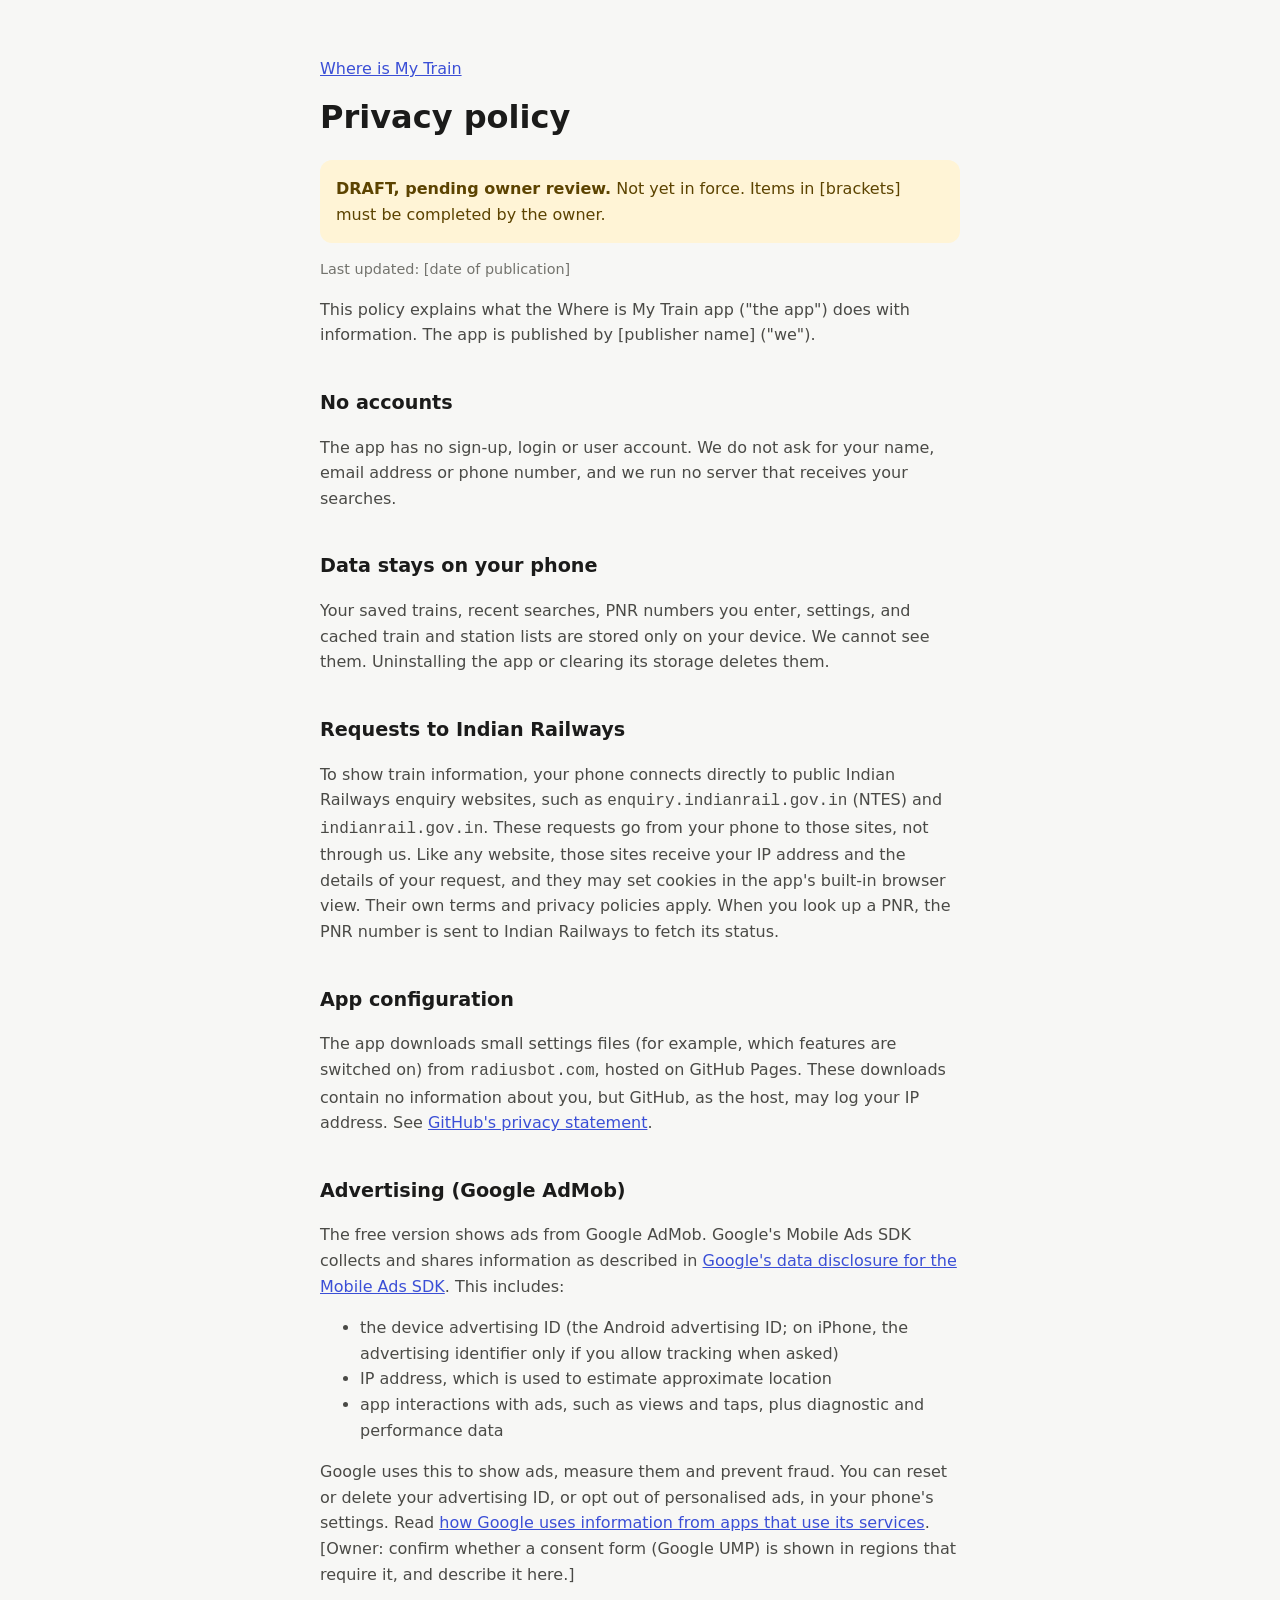
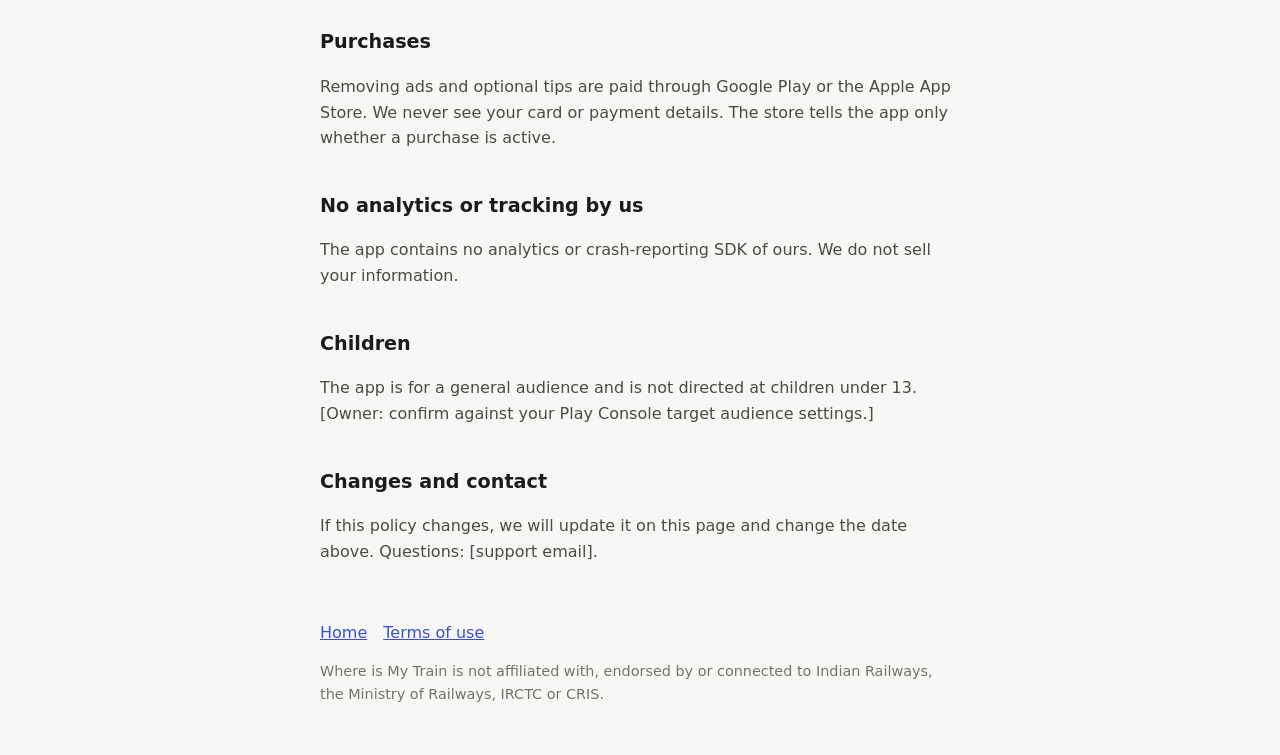
==== site/privacy.html @ 9ef10038 "Static site: config, parser config, privacy and terms drafts; site validator and Pages deploy No rai" ====
<!doctype html>
<html lang="en">
<head>
<meta charset="utf-8">
<meta name="viewport" content="width=device-width, initial-scale=1">
<meta name="robots" content="noindex">
<title>Privacy Policy</title>
<link rel="stylesheet" href="style.css">
</head>
<body>
<header>
  <p><a href="index.html">Where is My Train</a></p>
  <h1>Privacy policy</h1>
  <div class="draft"><strong>DRAFT, pending owner review.</strong> <span>Not yet in force. Items in [brackets] must be completed by the owner.</span></div>
  <p class="muted">Last updated: [date of publication]</p>
</header>
<main>
  <p>This policy explains what the Where is My Train app ("the app") does with information. The app is published by [publisher name] ("we").</p>

  <h2>No accounts</h2>
  <p>The app has no sign-up, login or user account. We do not ask for your name, email address or phone number, and we run no server that receives your searches.</p>

  <h2>Data stays on your phone</h2>
  <p>Your saved trains, recent searches, PNR numbers you enter, settings, and cached train and station lists are stored only on your device. We cannot see them. Uninstalling the app or clearing its storage deletes them.</p>

  <h2>Requests to Indian Railways</h2>
  <p>To show train information, your phone connects directly to public Indian Railways enquiry websites, such as <code>enquiry.indianrail.gov.in</code> (NTES) and <code>indianrail.gov.in</code>. These requests go from your phone to those sites, not through us. Like any website, those sites receive your IP address and the details of your request, and they may set cookies in the app's built-in browser view. Their own terms and privacy policies apply. When you look up a PNR, the PNR number is sent to Indian Railways to fetch its status.</p>

  <h2>App configuration</h2>
  <p>The app downloads small settings files (for example, which features are switched on) from <code>radiusbot.com</code>, hosted on GitHub Pages. These downloads contain no information about you, but GitHub, as the host, may log your IP address. See <a href="https://docs.github.com/en/site-policy/privacy-policies/github-general-privacy-statement">GitHub's privacy statement</a>.</p>

  <h2>Advertising (Google AdMob)</h2>
  <p>The free version shows ads from Google AdMob. Google's Mobile Ads SDK collects and shares information as described in <a href="https://developers.google.com/admob/android/privacy/play-data-disclosure">Google's data disclosure for the Mobile Ads SDK</a>. This includes:</p>
  <ul>
    <li>the device advertising ID (the Android advertising ID; on iPhone, the advertising identifier only if you allow tracking when asked)</li>
    <li>IP address, which is used to estimate approximate location</li>
    <li>app interactions with ads, such as views and taps, plus diagnostic and performance data</li>
  </ul>
  <p>Google uses this to show ads, measure them and prevent fraud. You can reset or delete your advertising ID, or opt out of personalised ads, in your phone's settings. Read <a href="https://policies.google.com/technologies/partner-sites">how Google uses information from apps that use its services</a>. [Owner: confirm whether a consent form (Google UMP) is shown in regions that require it, and describe it here.]</p>

  <h2>Purchases</h2>
  <p>Removing ads and optional tips are paid through Google Play or the Apple App Store. We never see your card or payment details. The store tells the app only whether a purchase is active.</p>

  <h2>No analytics or tracking by us</h2>
  <p>The app contains no analytics or crash-reporting SDK of ours. We do not sell your information.</p>

  <h2>Children</h2>
  <p>The app is for a general audience and is not directed at children under 13. [Owner: confirm against your Play Console target audience settings.]</p>

  <h2>Changes and contact</h2>
  <p>If this policy changes, we will update it on this page and change the date above. Questions: [support email].</p>
</main>
<footer>
  <nav><a href="index.html">Home</a><a href="terms.html">Terms of use</a></nav>
  <p class="muted">Where is My Train is not affiliated with, endorsed by or connected to Indian Railways, the Ministry of Railways, IRCTC or CRIS.</p>
</footer>
</body>
</html>
---- site/style.css ----
:root {
  --bg-app: #f7f7f5;
  --bg-surface: #ffffff;
  --border: #e2e2de;
  --text-primary: #1b1b1a;
  --text-secondary: #4a4a46;
  --text-muted: #73736d;
  --text-accent: #3b4fd6;
  --draft-bg: #fff4d6;
  --draft-text: #5c4300;
  --space-1: 0.5rem;
  --space-2: 1rem;
  --space-3: 1.5rem;
  --space-4: 2.5rem;
  --radius: 12px;
  --measure: 42rem;
  color-scheme: light dark;
}
@media (prefers-color-scheme: dark) {
  :root {
    --bg-app: #121212;
    --bg-surface: #1c1c1b;
    --border: #33332f;
    --text-primary: #ededea;
    --text-secondary: #c4c4bf;
    --text-muted: #9a9a94;
    --text-accent: #8c9bff;
    --draft-bg: #3a2f10;
    --draft-text: #f5dc9a;
  }
}
* { box-sizing: border-box; }
body {
  margin: 0;
  background: var(--bg-app);
  color: var(--text-primary);
  font: 1rem/1.6 system-ui, -apple-system, "Segoe UI", Roboto, sans-serif;
}
main, header, footer { max-width: var(--measure); margin: 0 auto; padding: 0 var(--space-2); }
header { padding-top: var(--space-4); }
h1 { font-size: 2rem; line-height: 1.2; margin: 0 0 var(--space-1); }
h2 { font-size: 1.2rem; margin: var(--space-4) 0 var(--space-1); }
p, li { color: var(--text-secondary); }
a { color: var(--text-accent); }
.lede { font-size: 1.15rem; }
.muted { color: var(--text-muted); font-size: 0.9rem; }
.card {
  background: var(--bg-surface);
  border: 1px solid var(--border);
  border-radius: var(--radius);
  padding: var(--space-2) var(--space-3);
  margin: var(--space-3) 0;
}
.draft {
  background: var(--draft-bg);
  color: var(--draft-text);
  border-radius: var(--radius);
  padding: var(--space-2);
  margin: var(--space-3) 0 0;
}
.draft strong, .draft p { color: var(--draft-text); }
footer { padding-top: var(--space-4); padding-bottom: var(--space-4); }
footer nav a { margin-right: var(--space-2); }
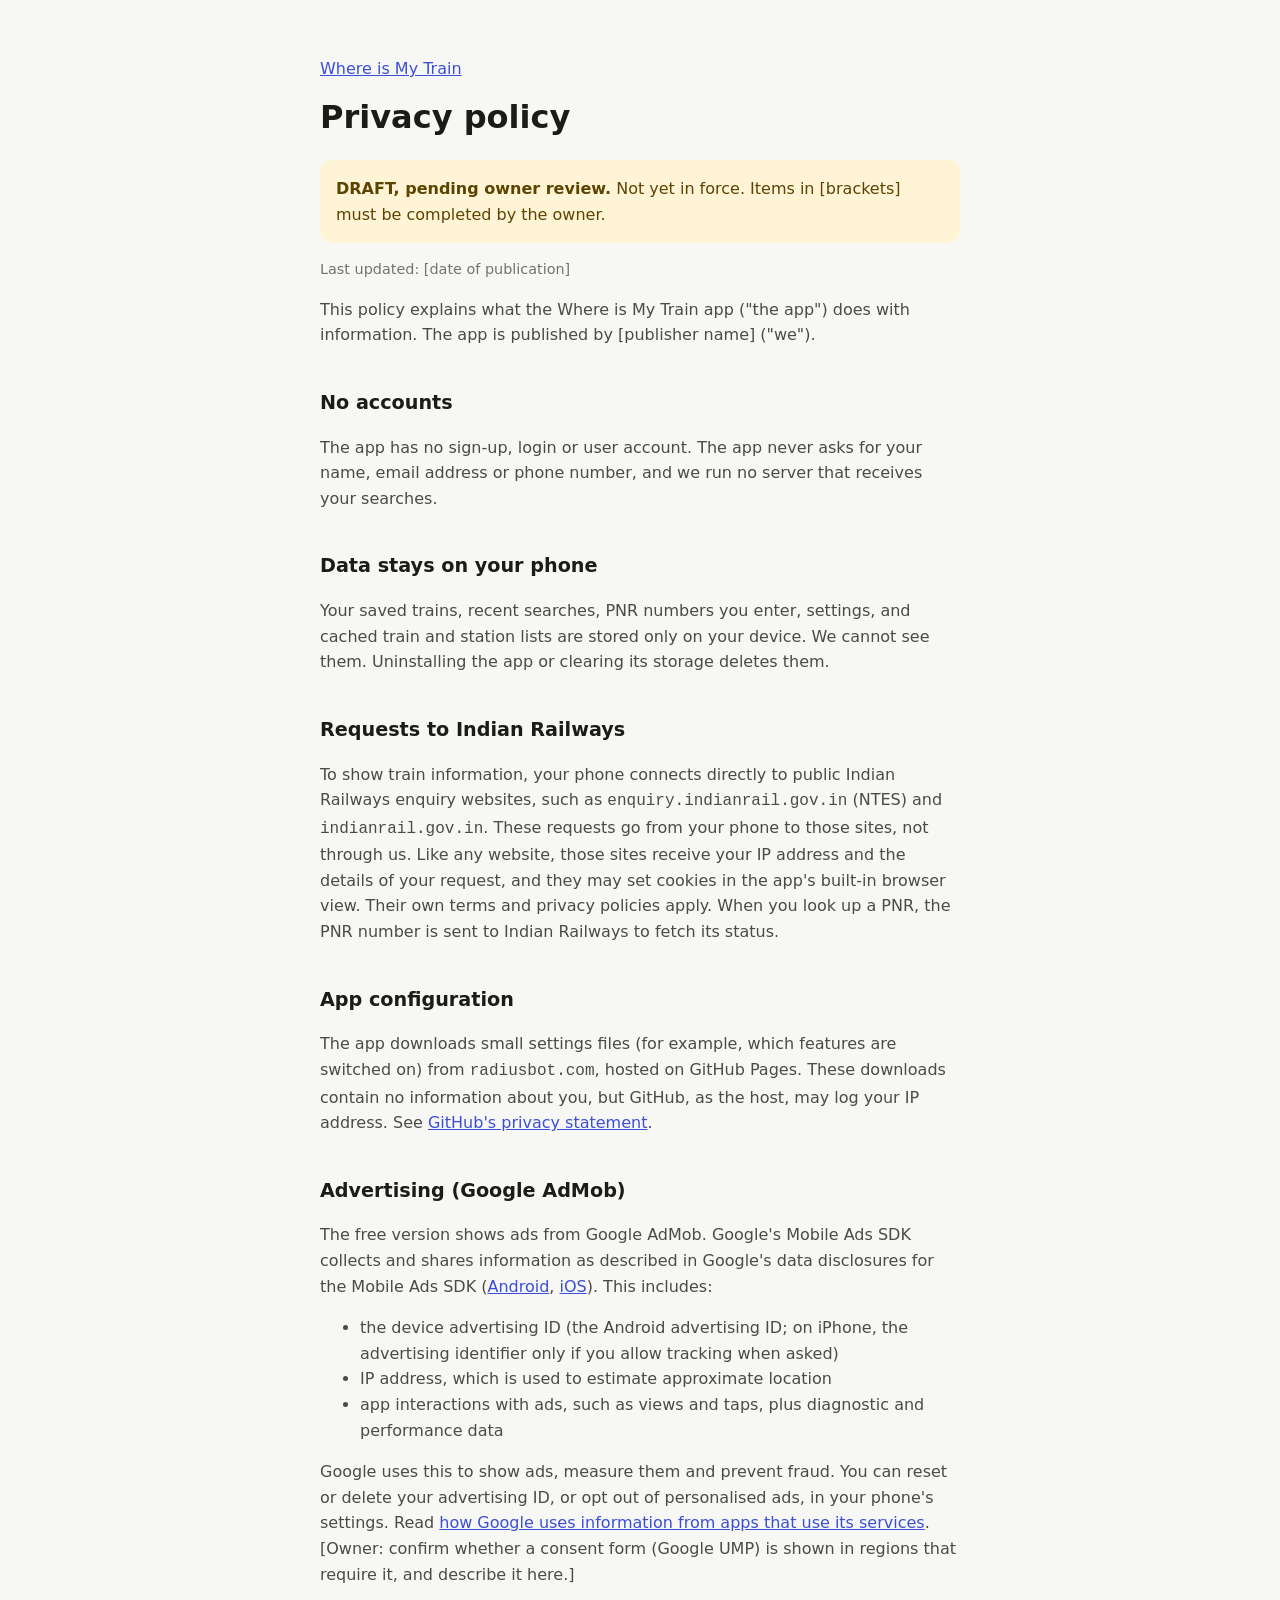
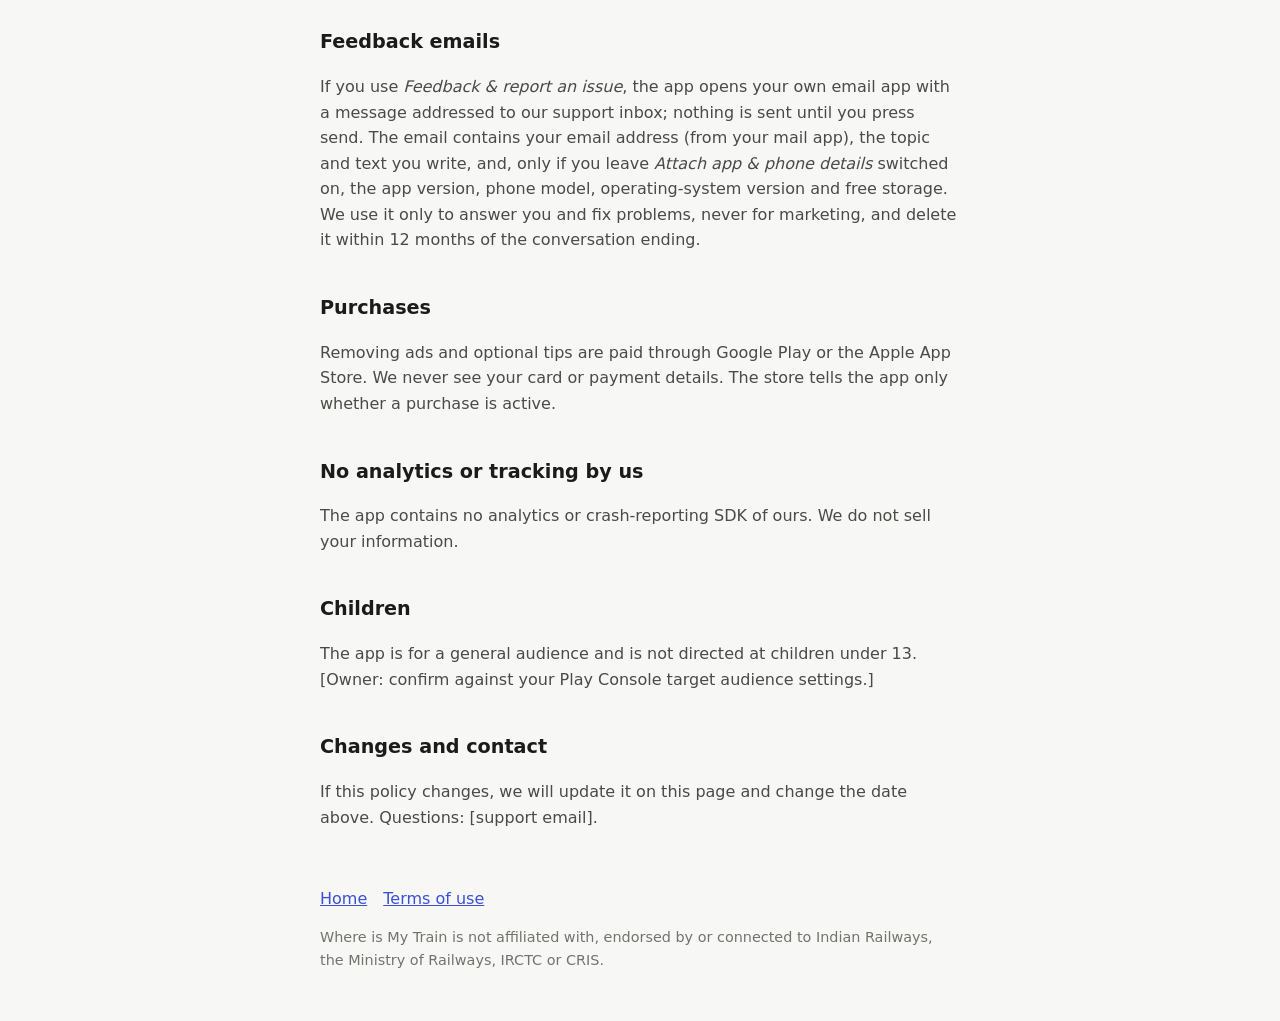
==== commit d93b17d9: "Privacy draft: disclose Feedback emails, link iOS AdMob disclosure Co-Authored-By: Claude Opus 5.5 <" ====
--- a/site/privacy.html
+++ b/site/privacy.html
@@ -18,7 +18,7 @@
   <p>This policy explains what the Where is My Train app ("the app") does with information. The app is published by [publisher name] ("we").</p>
 
   <h2>No accounts</h2>
-  <p>The app has no sign-up, login or user account. We do not ask for your name, email address or phone number, and we run no server that receives your searches.</p>
+  <p>The app has no sign-up, login or user account. The app never asks for your name, email address or phone number, and we run no server that receives your searches.</p>
 
   <h2>Data stays on your phone</h2>
   <p>Your saved trains, recent searches, PNR numbers you enter, settings, and cached train and station lists are stored only on your device. We cannot see them. Uninstalling the app or clearing its storage deletes them.</p>
@@ -30,13 +30,16 @@
   <p>The app downloads small settings files (for example, which features are switched on) from <code>radiusbot.com</code>, hosted on GitHub Pages. These downloads contain no information about you, but GitHub, as the host, may log your IP address. See <a href="https://docs.github.com/en/site-policy/privacy-policies/github-general-privacy-statement">GitHub's privacy statement</a>.</p>
 
   <h2>Advertising (Google AdMob)</h2>
-  <p>The free version shows ads from Google AdMob. Google's Mobile Ads SDK collects and shares information as described in <a href="https://developers.google.com/admob/android/privacy/play-data-disclosure">Google's data disclosure for the Mobile Ads SDK</a>. This includes:</p>
+  <p>The free version shows ads from Google AdMob. Google's Mobile Ads SDK collects and shares information as described in Google's data disclosures for the Mobile Ads SDK (<a href="https://developers.google.com/admob/android/privacy/play-data-disclosure">Android</a>, <a href="https://developers.google.com/admob/ios/privacy/data-disclosure">iOS</a>). This includes:</p>
   <ul>
     <li>the device advertising ID (the Android advertising ID; on iPhone, the advertising identifier only if you allow tracking when asked)</li>
     <li>IP address, which is used to estimate approximate location</li>
     <li>app interactions with ads, such as views and taps, plus diagnostic and performance data</li>
   </ul>
   <p>Google uses this to show ads, measure them and prevent fraud. You can reset or delete your advertising ID, or opt out of personalised ads, in your phone's settings. Read <a href="https://policies.google.com/technologies/partner-sites">how Google uses information from apps that use its services</a>. [Owner: confirm whether a consent form (Google UMP) is shown in regions that require it, and describe it here.]</p>
+
+  <h2>Feedback emails</h2>
+  <p>If you use <em>Feedback &amp; report an issue</em>, the app opens your own email app with a message addressed to our support inbox; nothing is sent until you press send. The email contains your email address (from your mail app), the topic and text you write, and, only if you leave <em>Attach app &amp; phone details</em> switched on, the app version, phone model, operating-system version and free storage. We use it only to answer you and fix problems, never for marketing, and delete it within 12 months of the conversation ending.</p>
 
   <h2>Purchases</h2>
   <p>Removing ads and optional tips are paid through Google Play or the Apple App Store. We never see your card or payment details. The store tells the app only whether a purchase is active.</p>
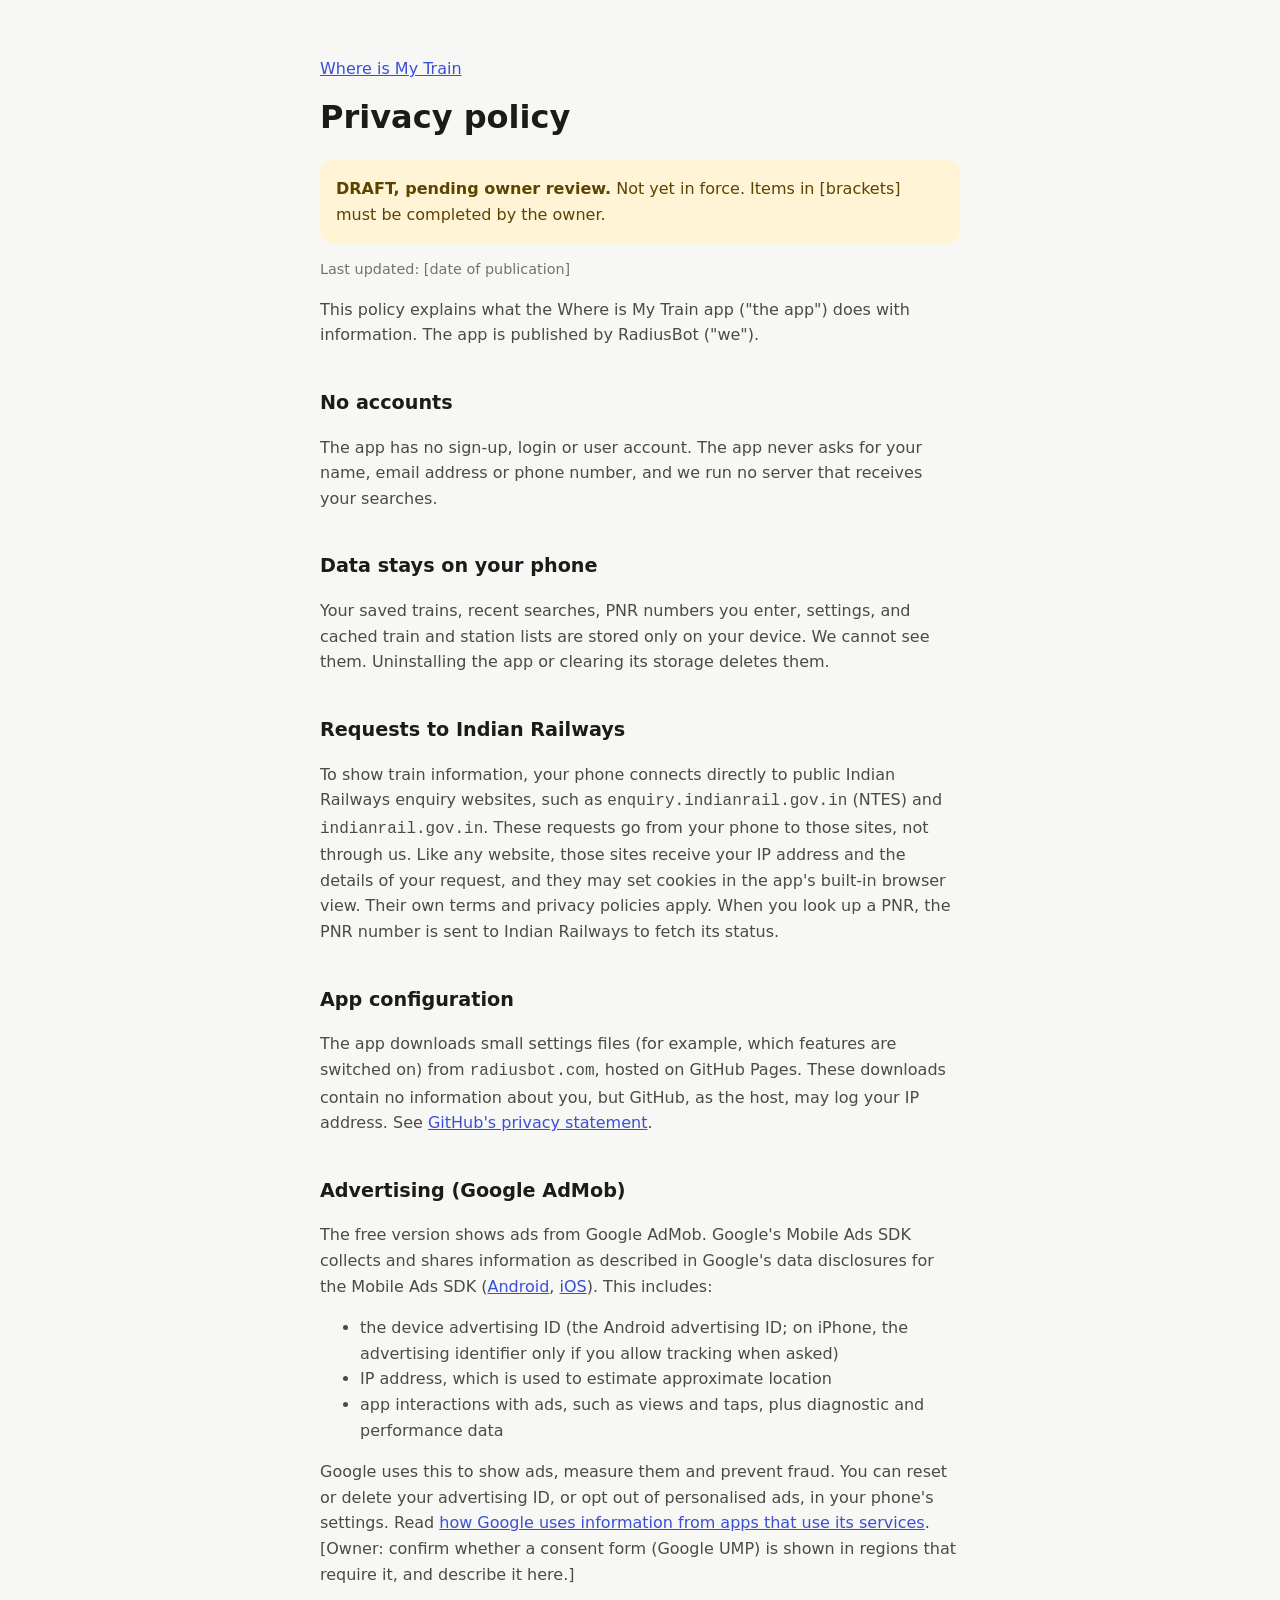
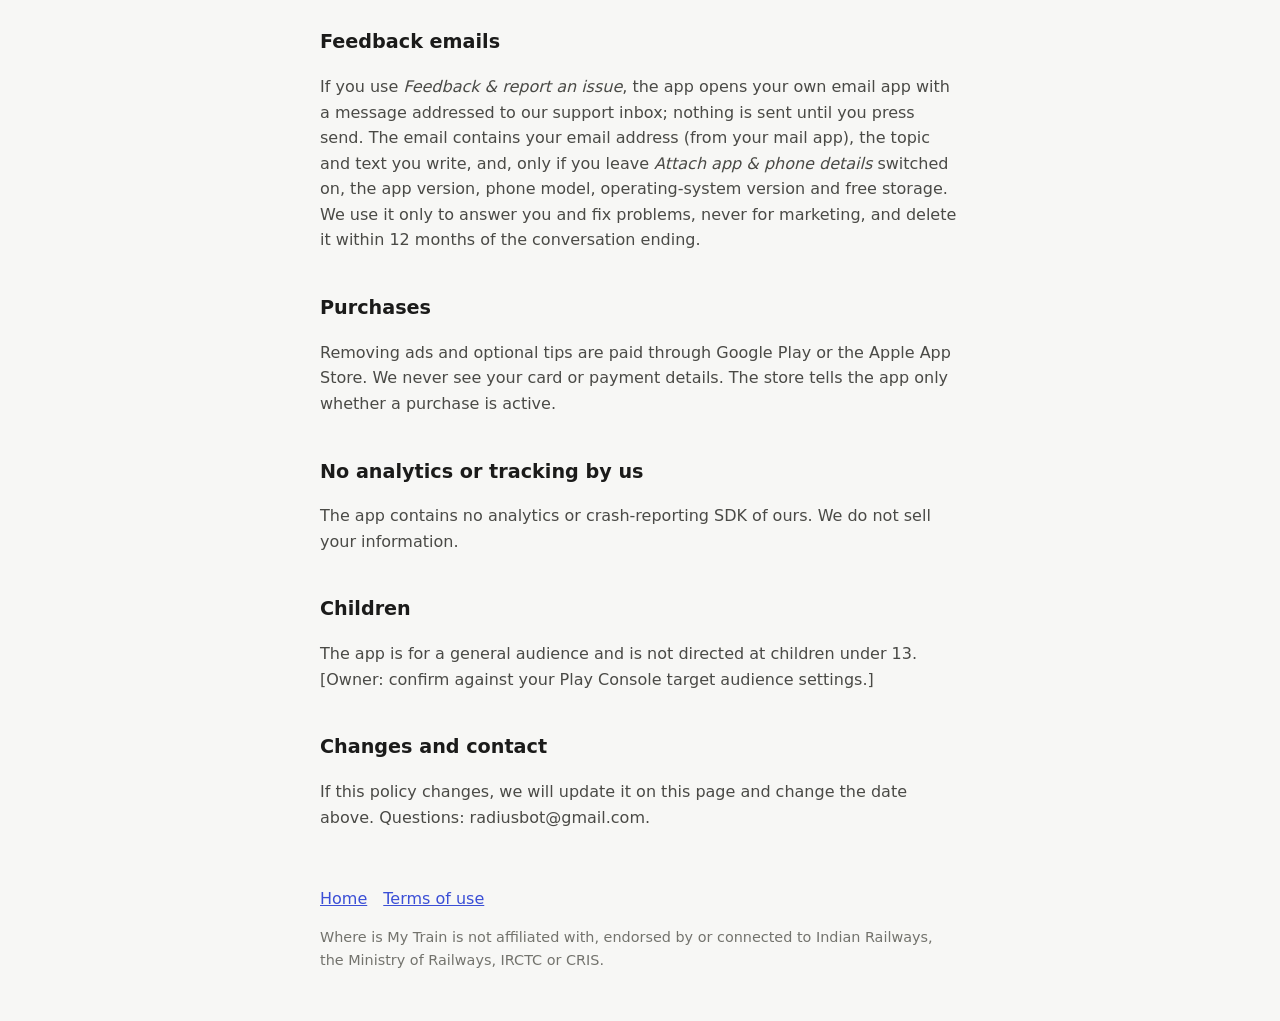
==== commit 51032738: "Fill publisher and support email in privacy policy and terms Co-Authored-By: Claude Opus 5.5 <norepl" ====
--- a/site/privacy.html
+++ b/site/privacy.html
@@ -15,7 +15,7 @@
   <p class="muted">Last updated: [date of publication]</p>
 </header>
 <main>
-  <p>This policy explains what the Where is My Train app ("the app") does with information. The app is published by [publisher name] ("we").</p>
+  <p>This policy explains what the Where is My Train app ("the app") does with information. The app is published by RadiusBot ("we").</p>
 
   <h2>No accounts</h2>
   <p>The app has no sign-up, login or user account. The app never asks for your name, email address or phone number, and we run no server that receives your searches.</p>
@@ -51,7 +51,7 @@
   <p>The app is for a general audience and is not directed at children under 13. [Owner: confirm against your Play Console target audience settings.]</p>
 
   <h2>Changes and contact</h2>
-  <p>If this policy changes, we will update it on this page and change the date above. Questions: [support email].</p>
+  <p>If this policy changes, we will update it on this page and change the date above. Questions: radiusbot@gmail.com.</p>
 </main>
 <footer>
   <nav><a href="index.html">Home</a><a href="terms.html">Terms of use</a></nav>
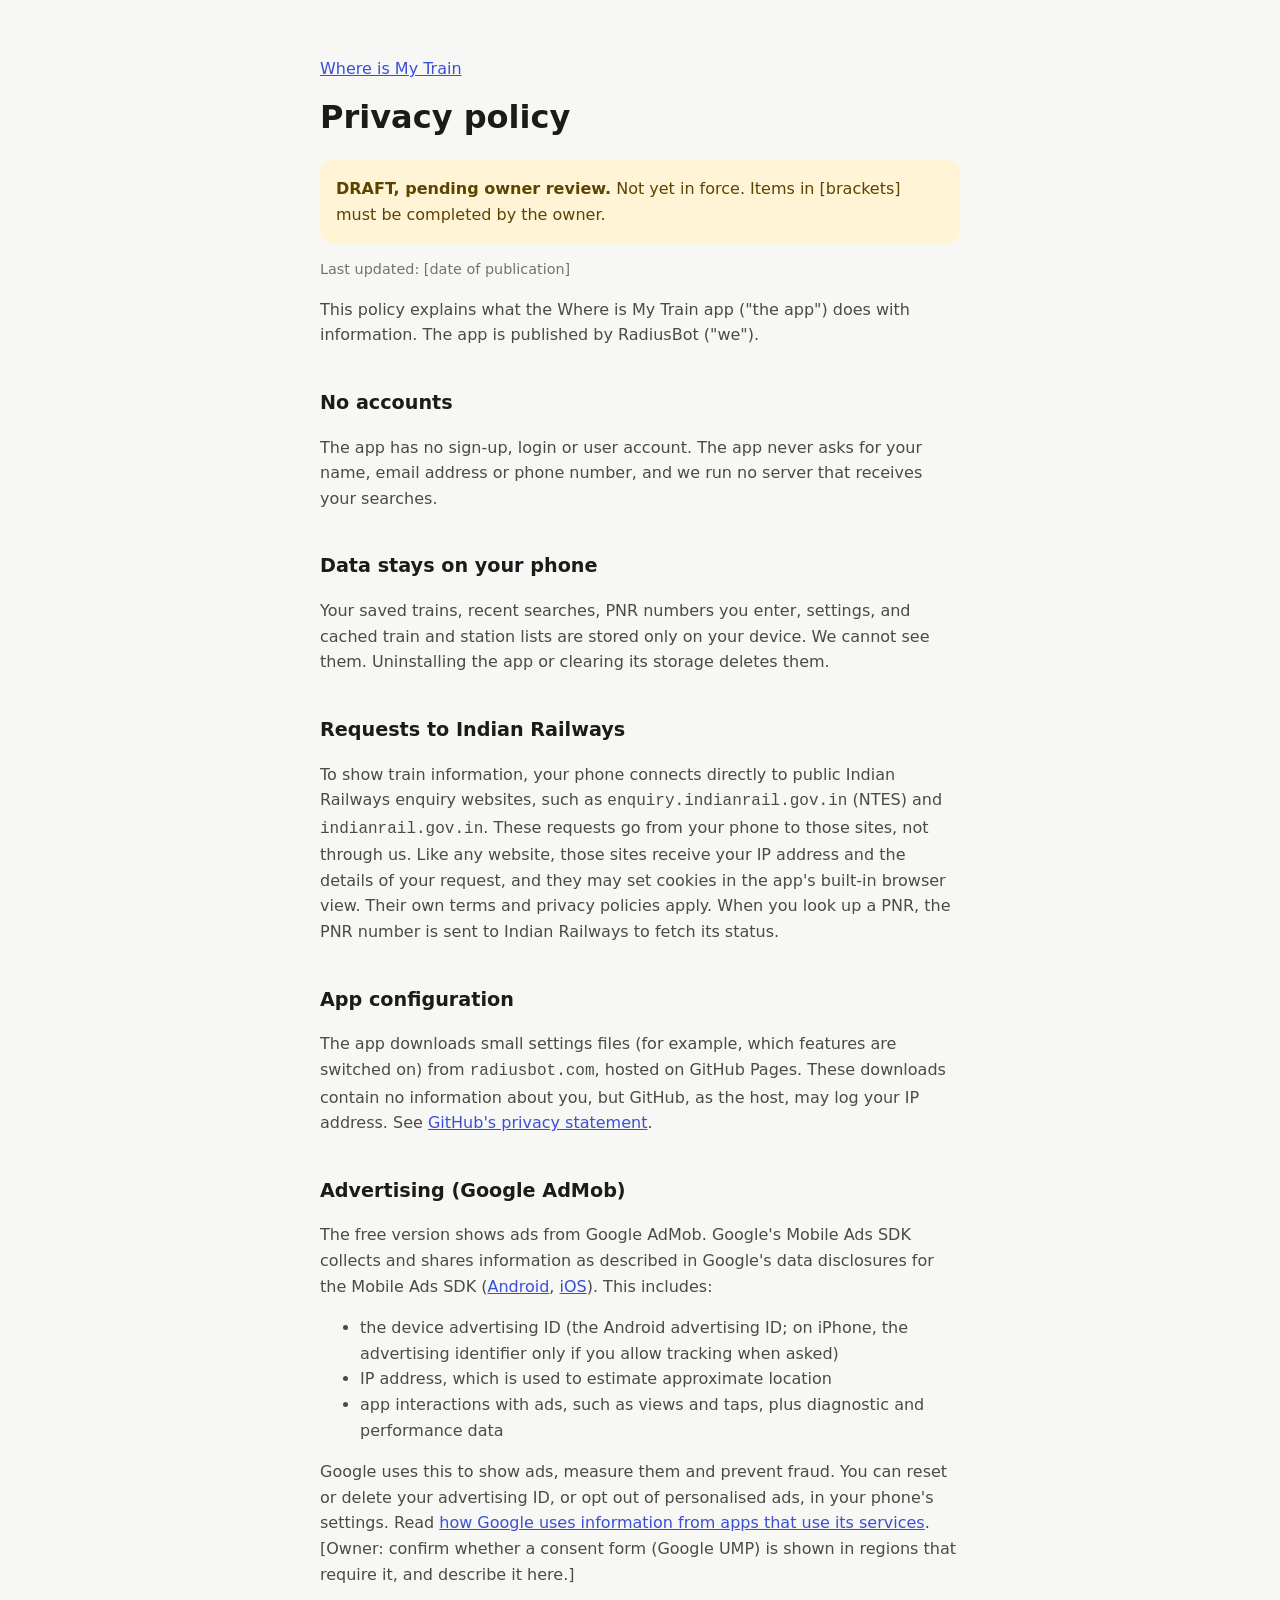
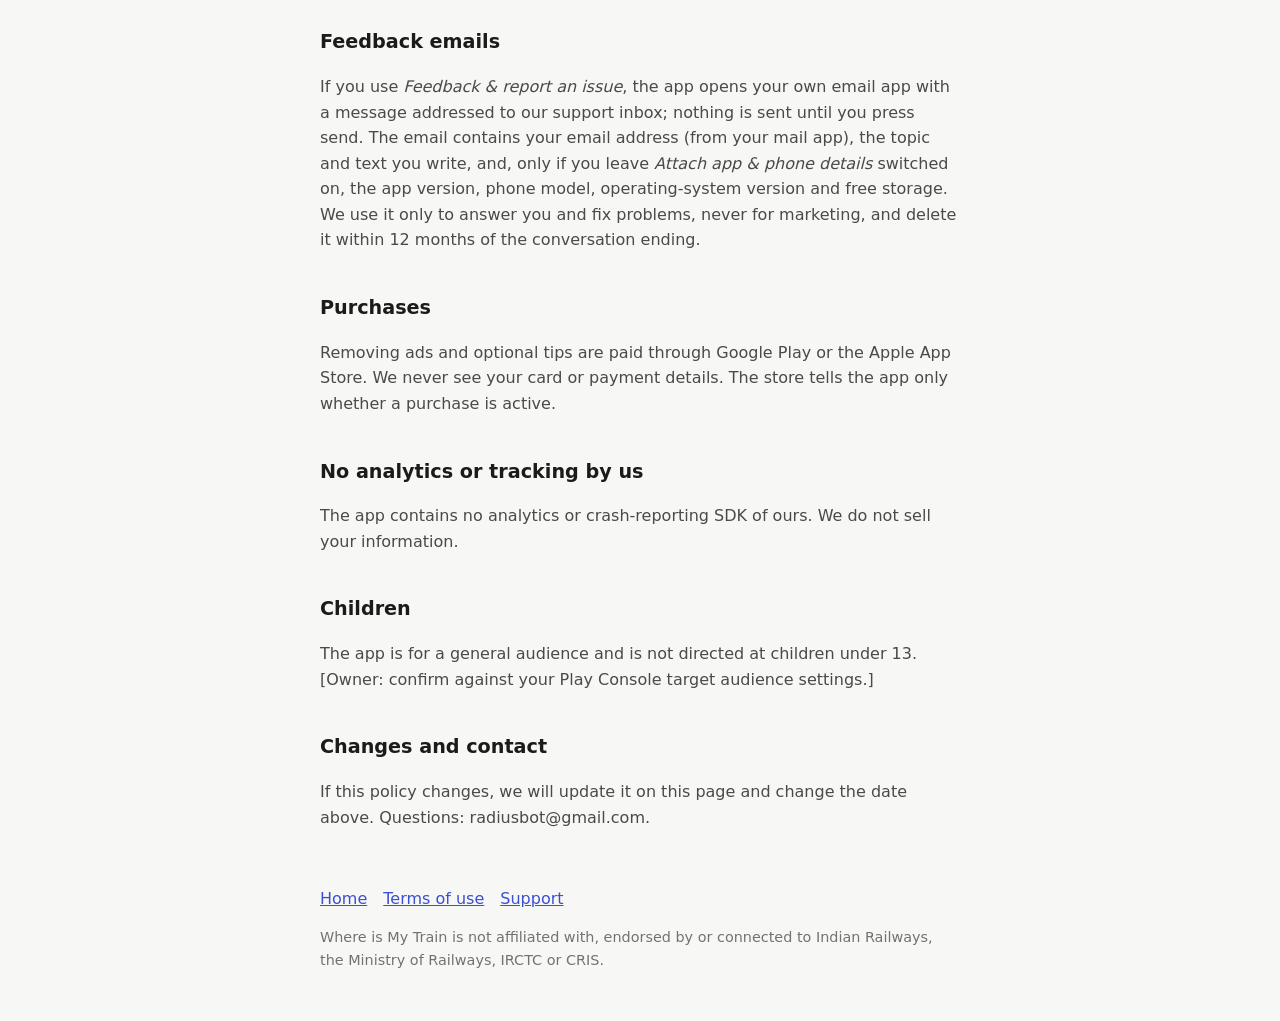
==== commit a6b40302: "Add support page (contact + FAQ) for the App Store Support URL Co-Authored-By: Claude Opus 5.5 <nore" ====
--- a/site/privacy.html
+++ b/site/privacy.html
@@ -54,7 +54,7 @@
   <p>If this policy changes, we will update it on this page and change the date above. Questions: radiusbot@gmail.com.</p>
 </main>
 <footer>
-  <nav><a href="index.html">Home</a><a href="terms.html">Terms of use</a></nav>
+  <nav><a href="index.html">Home</a><a href="terms.html">Terms of use</a><a href="support.html">Support</a></nav>
   <p class="muted">Where is My Train is not affiliated with, endorsed by or connected to Indian Railways, the Ministry of Railways, IRCTC or CRIS.</p>
 </footer>
 </body>
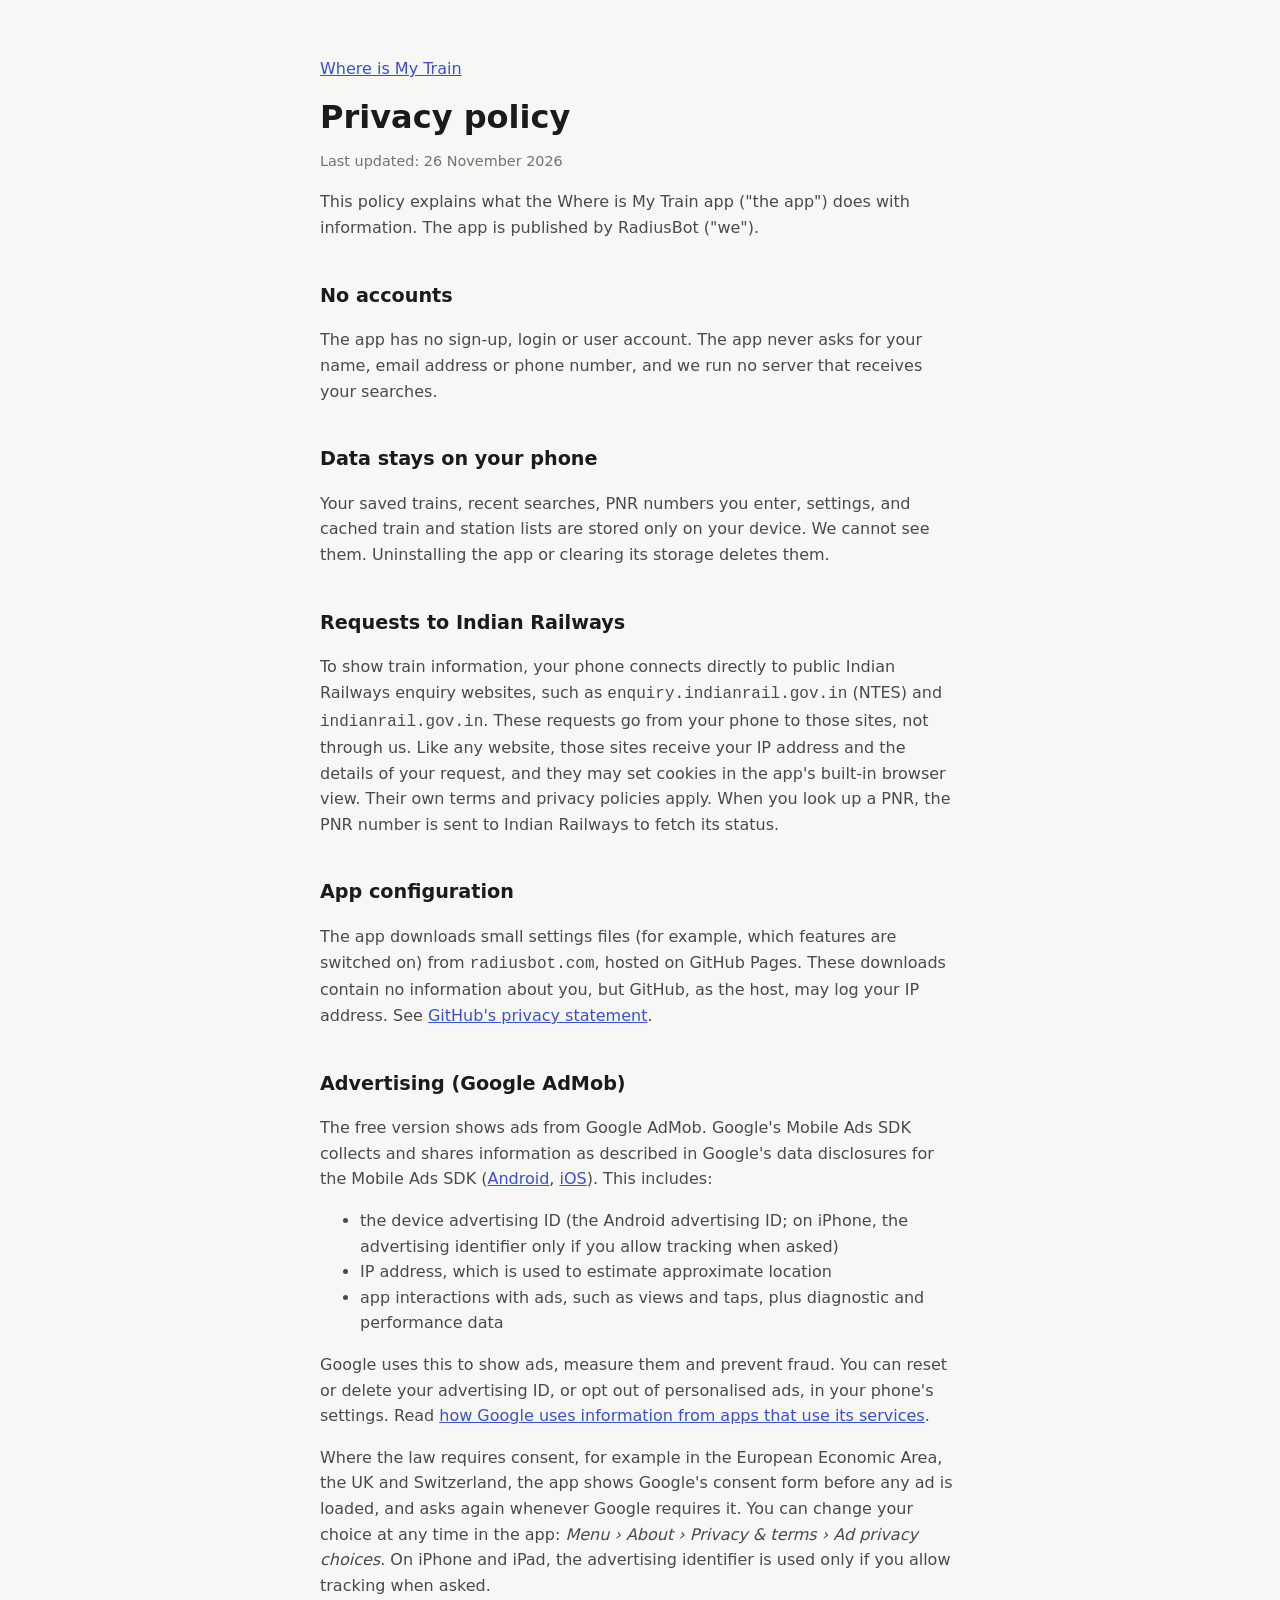
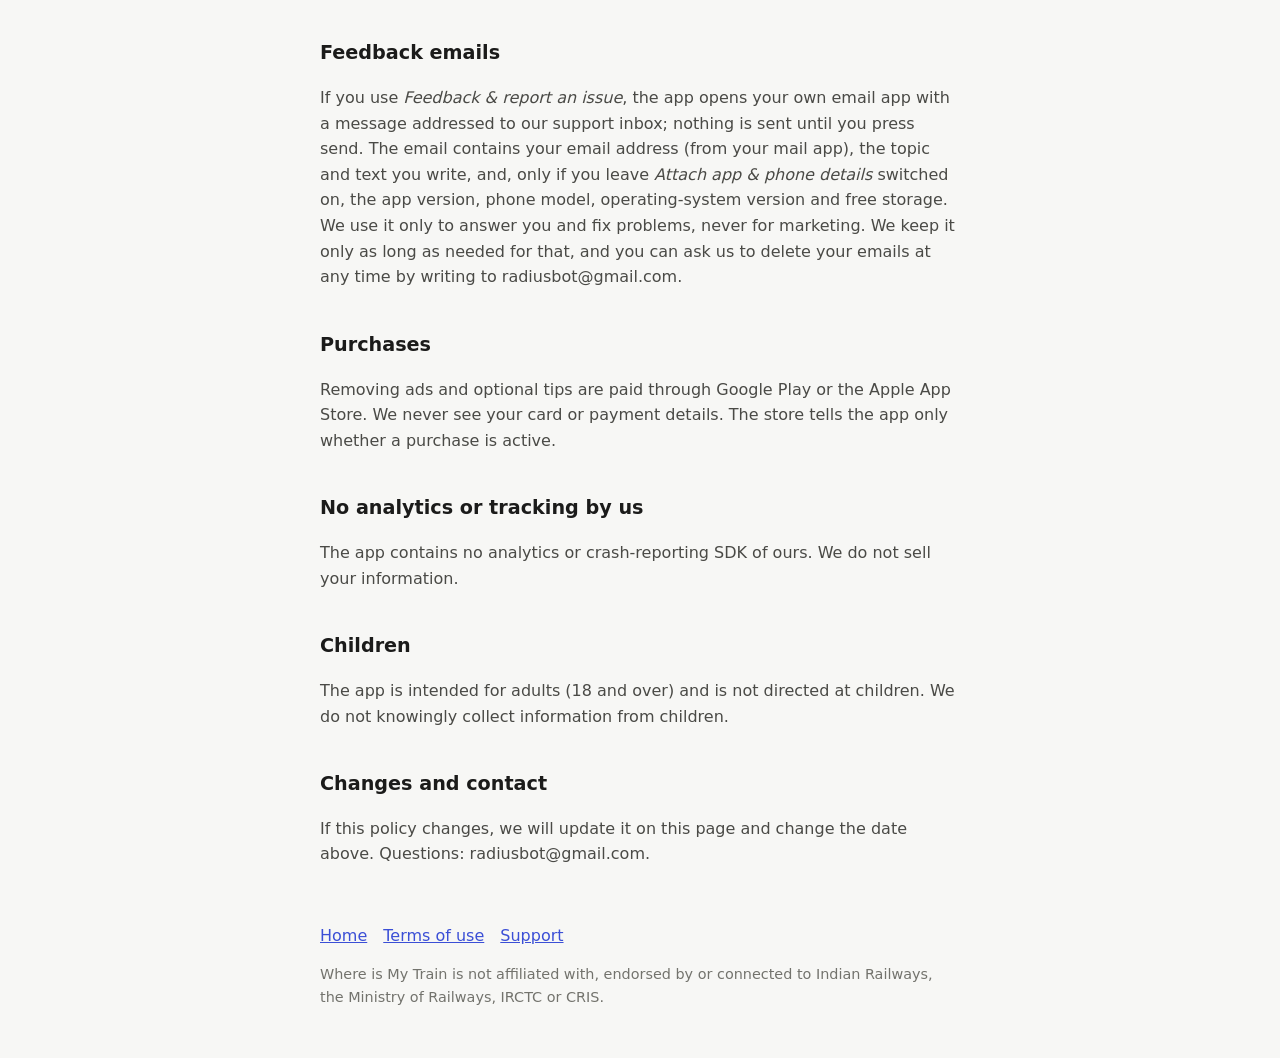
==== commit 6ff891b1: "Publish privacy policy and terms (26 Nov 2026): 18+ audience, consent, retention, Indian law Co-Auth" ====
--- a/site/privacy.html
+++ b/site/privacy.html
@@ -11,8 +11,7 @@
 <header>
   <p><a href="index.html">Where is My Train</a></p>
   <h1>Privacy policy</h1>
-  <div class="draft"><strong>DRAFT, pending owner review.</strong> <span>Not yet in force. Items in [brackets] must be completed by the owner.</span></div>
-  <p class="muted">Last updated: [date of publication]</p>
+  <p class="muted">Last updated: 26 November 2026</p>
 </header>
 <main>
   <p>This policy explains what the Where is My Train app ("the app") does with information. The app is published by RadiusBot ("we").</p>
@@ -36,10 +35,11 @@
     <li>IP address, which is used to estimate approximate location</li>
     <li>app interactions with ads, such as views and taps, plus diagnostic and performance data</li>
   </ul>
-  <p>Google uses this to show ads, measure them and prevent fraud. You can reset or delete your advertising ID, or opt out of personalised ads, in your phone's settings. Read <a href="https://policies.google.com/technologies/partner-sites">how Google uses information from apps that use its services</a>. [Owner: confirm whether a consent form (Google UMP) is shown in regions that require it, and describe it here.]</p>
+  <p>Google uses this to show ads, measure them and prevent fraud. You can reset or delete your advertising ID, or opt out of personalised ads, in your phone's settings. Read <a href="https://policies.google.com/technologies/partner-sites">how Google uses information from apps that use its services</a>.</p>
+  <p>Where the law requires consent, for example in the European Economic Area, the UK and Switzerland, the app shows Google's consent form before any ad is loaded, and asks again whenever Google requires it. You can change your choice at any time in the app: <em>Menu › About › Privacy &amp; terms › Ad privacy choices</em>. On iPhone and iPad, the advertising identifier is used only if you allow tracking when asked.</p>
 
   <h2>Feedback emails</h2>
-  <p>If you use <em>Feedback &amp; report an issue</em>, the app opens your own email app with a message addressed to our support inbox; nothing is sent until you press send. The email contains your email address (from your mail app), the topic and text you write, and, only if you leave <em>Attach app &amp; phone details</em> switched on, the app version, phone model, operating-system version and free storage. We use it only to answer you and fix problems, never for marketing, and delete it within 12 months of the conversation ending.</p>
+  <p>If you use <em>Feedback &amp; report an issue</em>, the app opens your own email app with a message addressed to our support inbox; nothing is sent until you press send. The email contains your email address (from your mail app), the topic and text you write, and, only if you leave <em>Attach app &amp; phone details</em> switched on, the app version, phone model, operating-system version and free storage. We use it only to answer you and fix problems, never for marketing. We keep it only as long as needed for that, and you can ask us to delete your emails at any time by writing to radiusbot@gmail.com.</p>
 
   <h2>Purchases</h2>
   <p>Removing ads and optional tips are paid through Google Play or the Apple App Store. We never see your card or payment details. The store tells the app only whether a purchase is active.</p>
@@ -48,7 +48,7 @@
   <p>The app contains no analytics or crash-reporting SDK of ours. We do not sell your information.</p>
 
   <h2>Children</h2>
-  <p>The app is for a general audience and is not directed at children under 13. [Owner: confirm against your Play Console target audience settings.]</p>
+  <p>The app is intended for adults (18 and over) and is not directed at children. We do not knowingly collect information from children.</p>
 
   <h2>Changes and contact</h2>
   <p>If this policy changes, we will update it on this page and change the date above. Questions: radiusbot@gmail.com.</p>
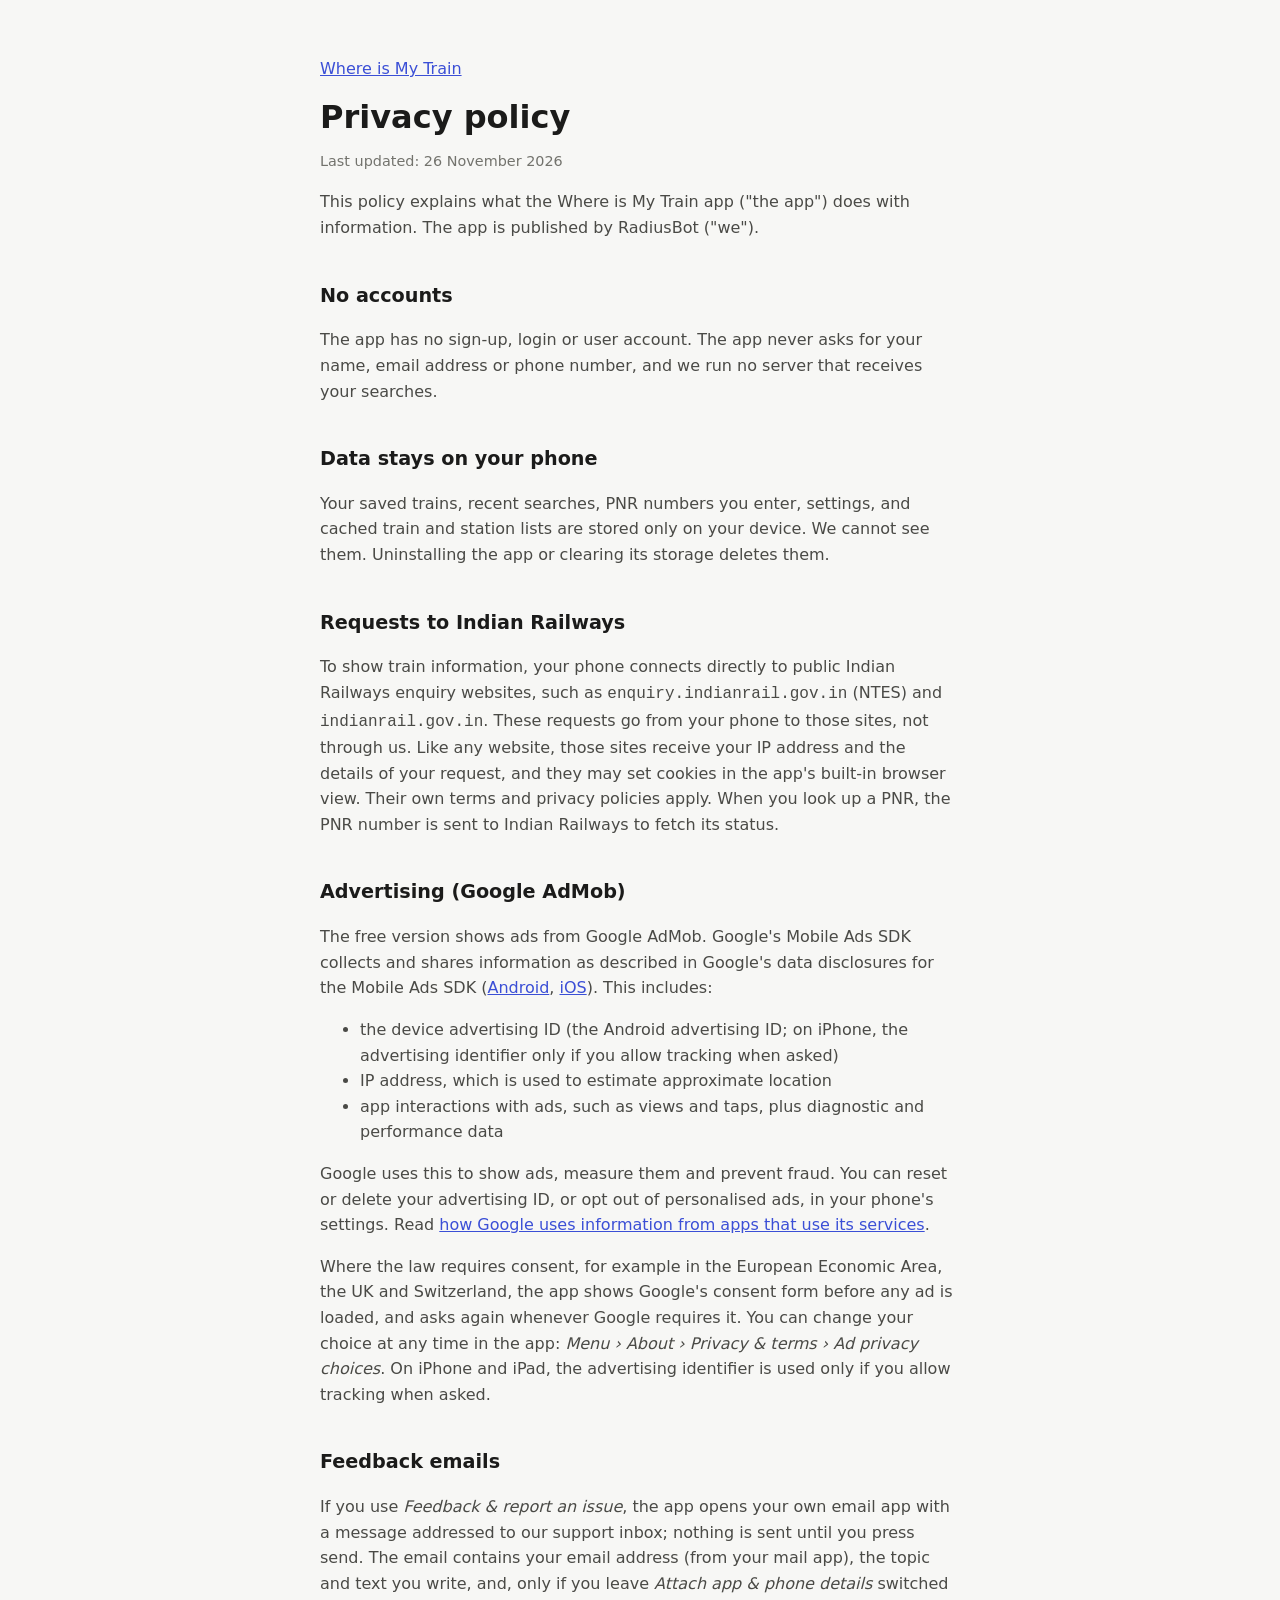
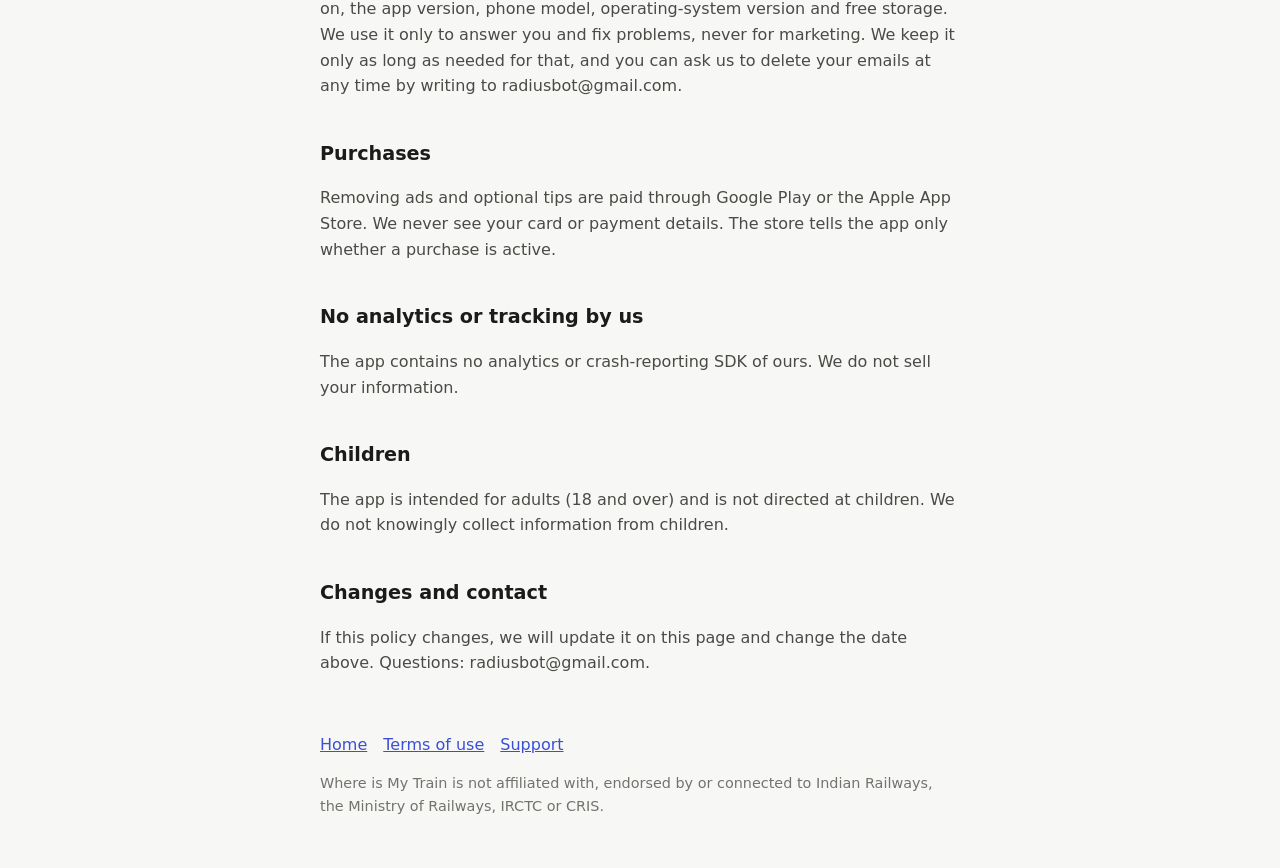
==== commit 3506472c: "Privacy: drop app-configuration hosting section Co-Authored-By: Claude Opus 5.5 <noreply@anthropic.c" ====
--- a/site/privacy.html
+++ b/site/privacy.html
@@ -24,9 +24,6 @@
 
   <h2>Requests to Indian Railways</h2>
   <p>To show train information, your phone connects directly to public Indian Railways enquiry websites, such as <code>enquiry.indianrail.gov.in</code> (NTES) and <code>indianrail.gov.in</code>. These requests go from your phone to those sites, not through us. Like any website, those sites receive your IP address and the details of your request, and they may set cookies in the app's built-in browser view. Their own terms and privacy policies apply. When you look up a PNR, the PNR number is sent to Indian Railways to fetch its status.</p>
-
-  <h2>App configuration</h2>
-  <p>The app downloads small settings files (for example, which features are switched on) from <code>radiusbot.com</code>, hosted on GitHub Pages. These downloads contain no information about you, but GitHub, as the host, may log your IP address. See <a href="https://docs.github.com/en/site-policy/privacy-policies/github-general-privacy-statement">GitHub's privacy statement</a>.</p>
 
   <h2>Advertising (Google AdMob)</h2>
   <p>The free version shows ads from Google AdMob. Google's Mobile Ads SDK collects and shares information as described in Google's data disclosures for the Mobile Ads SDK (<a href="https://developers.google.com/admob/android/privacy/play-data-disclosure">Android</a>, <a href="https://developers.google.com/admob/ios/privacy/data-disclosure">iOS</a>). This includes:</p>
